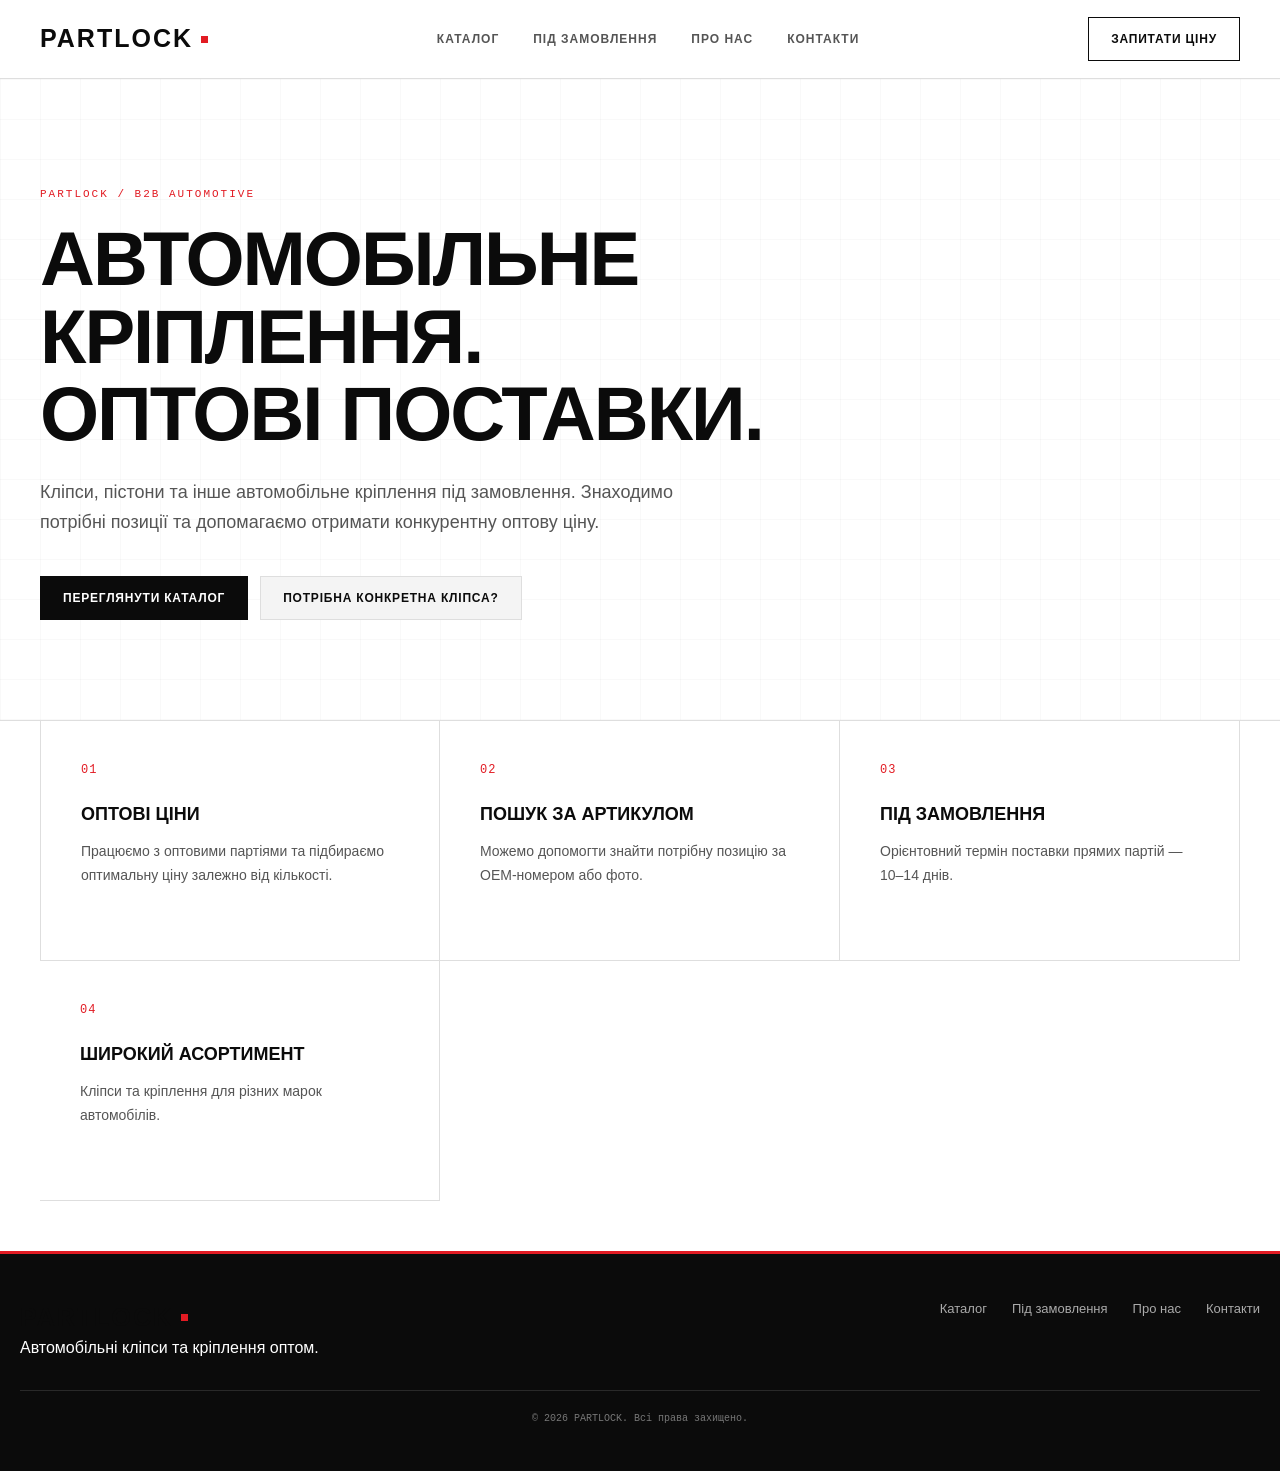
==== index.html @ e8a8cdcd "Update index.html" ====
<!DOCTYPE html>
<html lang="uk">
<head>
    <meta charset="UTF-8">
    <meta name="viewport" content="width=device-width, initial-scale=1.0">
    <title>PARTLOCK | Оптові поставки автокріплення</title>
    <link rel="icon" type="image/png" href="partlook_1_-removebg-preview.png?v=2">
    <link rel="stylesheet" href="css/style.css">
</head>
<body>
    <header class="header">
        <div class="container nav-bar">
            <a href="index.html" class="logo">PARTLOCK</a>
            <nav class="desktop-nav">
                <a href="catalog.html">Каталог</a>
                <a href="custom-order.html">Під замовлення</a>
                <a href="about.html">Про нас</a>
                <a href="contacts.html">Контакти</a>
            </nav>
            <a href="catalog.html" class="btn btn-outline nav-btn">Запитати ціну</a>
        </div>
    </header>

    <section class="hero container">
        <div class="hero-content">
            <h1>Автомобільне кріплення.<br>Оптові поставки.</h1>
            <p>Кліпси, пістони та інше автомобільне кріплення під замовлення. Знаходимо потрібні позиції та допомагаємо отримати конкурентну оптову ціну.</p>
            <div class="hero-buttons">
                <a href="catalog.html" class="btn btn-primary">Переглянути каталог</a>
                <a href="custom-order.html" class="btn btn-secondary">Потрібна конкретна кліпса?</a>
            </div>
        </div>
    </section>

    <section class="features container">
        <div class="feature-card">
            <div class="feature-number">01</div>
            <h3>Оптові ціни</h3>
            <p>Працюємо з оптовими партіями та підбираємо оптимальну ціну залежно від кількості.</p>
        </div>
        <div class="feature-card">
            <div class="feature-number">02</div>
            <h3>Пошук за артикулом</h3>
            <p>Можемо допомогти знайти потрібну позицію за OEM-номером або фото.</p>
        </div>
        <div class="feature-card">
            <div class="feature-number">03</div>
            <h3>Під замовлення</h3>
            <p>Орієнтовний термін поставки прямих партій — 10–14 днів.</p>
        </div>
        <div class="feature-card">
            <div class="feature-number">04</div>
            <h3>Широкий асортимент</h3>
            <p>Кліпси та кріплення для різних марок автомобілів.</p>
        </div>
    </section>

    <footer class="footer container">
        <div class="footer-content">
            <div>
                <p class="logo">PARTLOCK</p>
                <p>Автомобільні кліпси та кріплення оптом.</p>
            </div>
            <div class="footer-links">
                <a href="catalog.html">Каталог</a>
                <a href="custom-order.html">Під замовлення</a>
                <a href="about.html">Про нас</a>
                <a href="contacts.html">Контакти</a>
            </div>
        </div>
        <div class="footer-bottom">
            <p>© 2026 PARTLOCK. Всі права захищено.</p>
        </div>
    </footer>
    <script src="js/app.js"></script>
</body>
</html>
---- css/style.css ----
/* =========================================================
   PARTLOCK — B2B AUTOMOTIVE DESIGN SYSTEM
   Version 2.0
   HTML / JS compatible with existing project
   ========================================================= */

:root {
    --black: #0b0b0b;
    --graphite: #171717;
    --graphite-2: #242424;
    --gray-dark: #555;
    --gray: #888;
    --gray-light: #f4f4f4;
    --gray-soft: #fafafa;
    --border: #dedede;
    --border-dark: #bdbdbd;
    --white: #ffffff;

    --red: #e21b23;
    --red-dark: #c9141b;

    --viber: #7360f2;

    --font-main:
        Inter,
        -apple-system,
        BlinkMacSystemFont,
        "Segoe UI",
        Roboto,
        Arial,
        sans-serif;

    --font-tech:
        "Courier New",
        Courier,
        monospace;
}

/* =========================================================
   RESET
   ========================================================= */

* {
    margin: 0;
    padding: 0;
    box-sizing: border-box;
}

html {
    scroll-behavior: smooth;
}

body {
    min-height: 100vh;
    background: var(--white);
    color: var(--black);
    font-family: var(--font-main);
    line-height: 1.5;
    -webkit-font-smoothing: antialiased;
}

button,
input,
select {
    font: inherit;
}

button {
    cursor: pointer;
}

a {
    color: inherit;
}

img {
    max-width: 100%;
}

/* =========================================================
   GLOBAL
   ========================================================= */

main {
    flex: 1;
}

.container {
    width: 100%;
    max-width: 1440px;
    margin: 0 auto;
    padding-left: 40px;
    padding-right: 40px;
}

.w-100 {
    width: 100%;
}

.mt-20 {
    margin-top: 20px;
}

.text-center {
    text-align: center;
}

.text-muted {
    color: var(--gray-dark);
}

/* =========================================================
   HEADER
   ========================================================= */

.header {
    position: sticky;
    top: 0;
    z-index: 500;

    width: 100%;

    background: rgba(255, 255, 255, 0.96);
    border-bottom: 1px solid var(--border);

    backdrop-filter: blur(10px);
}

.nav-bar {
    height: 78px;

    display: flex;
    align-items: center;
    justify-content: space-between;
}

/* PARTLOCK LOGO */

.logo {
    position: relative;

    display: inline-flex;
    align-items: center;

    color: var(--black);
    text-decoration: none;

    font-size: 25px;
    font-weight: 800;
    letter-spacing: 2px;
}

.logo::after {
    content: "";

    width: 7px;
    height: 7px;

    margin-left: 8px;

    background: var(--red);
}

/* NAVIGATION */

.desktop-nav {
    display: flex;
    align-items: center;
    gap: 34px;
}

.desktop-nav a {
    position: relative;

    color: var(--gray-dark);
    text-decoration: none;

    font-size: 12px;
    font-weight: 700;
    letter-spacing: 1px;
    text-transform: uppercase;

    transition: color 0.2s ease;
}

.desktop-nav a::after {
    content: "";

    position: absolute;

    left: 0;
    bottom: -9px;

    width: 0;
    height: 2px;

    background: var(--red);

    transition: width 0.2s ease;
}

.desktop-nav a:hover,
.desktop-nav a.active {
    color: var(--black);
}

.desktop-nav a:hover::after,
.desktop-nav a.active::after {
    width: 100%;
}

/* =========================================================
   BUTTONS
   ========================================================= */

.btn {
    display: inline-flex;
    align-items: center;
    justify-content: center;

    min-height: 44px;

    padding: 12px 22px;

    border: 1px solid var(--black);
    border-radius: 0;

    background: var(--black);
    color: var(--white);

    font-size: 12px;
    font-weight: 700;
    letter-spacing: 0.8px;
    text-transform: uppercase;

    text-decoration: none;

    transition:
        background 0.2s ease,
        border-color 0.2s ease,
        color 0.2s ease,
        transform 0.2s ease;
}

.btn:hover {
    background: var(--red);
    border-color: var(--red);
    color: var(--white);
}

.btn:active {
    transform: translateY(1px);
}

.btn-primary {
    background: var(--black);
    border-color: var(--black);
    color: var(--white);
}

.btn-primary:hover {
    background: var(--red);
    border-color: var(--red);
}

.btn-secondary {
    background: var(--gray-light);
    border-color: var(--border);
    color: var(--black);
}

.btn-secondary:hover {
    background: var(--black);
    border-color: var(--black);
    color: var(--white);
}

.btn-outline {
    background: transparent;
    border-color: var(--black);
    color: var(--black);
}

.btn-outline:hover {
    background: var(--black);
    border-color: var(--black);
    color: var(--white);
}

.btn-viber {
    background: var(--viber);
    border-color: var(--viber);
    color: var(--white);
}

.btn-viber:hover {
    background: #5d4bd4;
    border-color: #5d4bd4;
}

.btn-ask-price {
    margin-top: 4px;
}

/* =========================================================
   HOME / HERO
   ========================================================= */

.hero {
    padding: 110px 40px 100px;

    background:
        linear-gradient(
            90deg,
            rgba(0, 0, 0, 0.025) 1px,
            transparent 1px
        ),
        linear-gradient(
            rgba(0, 0, 0, 0.025) 1px,
            transparent 1px
        ),
        var(--white);

    background-size: 40px 40px;

    border-bottom: 1px solid var(--border);
}

.hero h1 {
    max-width: 900px;

    margin-bottom: 24px;

    color: var(--black);

    font-size: clamp(40px, 6vw, 76px);
    font-weight: 800;
    line-height: 1.02;
    letter-spacing: -2px;
    text-transform: uppercase;
}

.hero h1::before {
    content: "PARTLOCK / B2B AUTOMOTIVE";

    display: block;

    margin-bottom: 20px;

    color: var(--red);

    font-family: var(--font-tech);
    font-size: 11px;
    font-weight: 400;
    letter-spacing: 2px;
}

.hero p {
    max-width: 650px;

    margin-bottom: 38px;

    color: var(--gray-dark);

    font-size: 18px;
    line-height: 1.7;
}

.hero-buttons {
    display: flex;
    gap: 12px;
    flex-wrap: wrap;
}

/* =========================================================
   FEATURES
   ========================================================= */

.features {
    display: grid;
    grid-template-columns: repeat(3, 1fr);

    max-width: 1440px;

    margin: 0 auto;

    padding: 0 40px;
}

.feature-card {
    min-height: 240px;

    padding: 40px;

    background: var(--white);

    border-right: 1px solid var(--border);
    border-bottom: 1px solid var(--border);

    border-radius: 0;

    transition: background 0.2s ease;
}

.feature-card:first-child {
    border-left: 1px solid var(--border);
}

.feature-card:hover {
    background: var(--gray-soft);
}

.feature-number {
    margin-bottom: 22px;

    color: var(--red);

    font-family: var(--font-tech);
    font-size: 12px;
    font-weight: 400;
    letter-spacing: 1px;
}

.feature-card h3 {
    margin-bottom: 12px;

    font-size: 18px;
    font-weight: 700;
    text-transform: uppercase;
}

.feature-card p {
    color: var(--gray-dark);

    font-size: 14px;
    line-height: 1.7;
}

/* =========================================================
   CATALOG PAGE
   ========================================================= */

.catalog-page {
    padding-top: 55px;
    padding-bottom: 80px;
}

.catalog-header {
    position: relative;

    margin-bottom: 45px;

    padding-bottom: 30px;

    border-bottom: 1px solid var(--border);
}

.catalog-header::before {
    content: "CATALOG / SYSTEM";

    display: block;

    margin-bottom: 12px;

    color: var(--red);

    font-family: var(--font-tech);
    font-size: 10px;
    letter-spacing: 2px;
}

.catalog-header h1 {
    margin-bottom: 8px;

    font-size: 38px;
    font-weight: 800;
    line-height: 1.1;
    letter-spacing: -0.8px;
    text-transform: uppercase;
}

.catalog-header p {
    margin-bottom: 28px;

    color: var(--gray-dark);

    font-size: 15px;
}

/* SEARCH */

.search-wrapper {
    position: relative;
}

.search-wrapper::before {
    content: "SEARCH";

    position: absolute;

    top: -7px;
    left: 14px;

    padding: 0 5px;

    background: var(--white);

    color: var(--red);

    font-family: var(--font-tech);
    font-size: 9px;
    letter-spacing: 1px;

    z-index: 1;
}

.search-wrapper input {
    width: 100%;

    height: 52px;

    padding: 0 16px;

    background: var(--gray-soft);

    border: 1px solid var(--border);
    border-radius: 0;

    color: var(--black);

    font-size: 14px;

    outline: none;

    transition: border 0.2s ease;
}

.search-wrapper input:focus {
    background: var(--white);

    border-color: var(--black);

    box-shadow: inset 3px 0 0 var(--red);
}

.search-wrapper input::placeholder {
    color: #999;
}

/* MOBILE FILTER BUTTON */

.mobile-filter-btn {
    display: none;
}

/* =========================================================
   CATALOG LAYOUT
   ========================================================= */

.catalog-layout {
    display: grid;

    grid-template-columns: 250px minmax(0, 1fr);

    gap: 45px;
}

/* =========================================================
   SIDEBAR
   ========================================================= */

.sidebar {
    width: 100%;
}

.filter-group {
    margin-bottom: 30px;
}

.filter-group h3 {
    margin-bottom: 14px;

    padding-bottom: 11px;

    border-bottom: 1px solid var(--border);

    color: var(--black);

    font-size: 11px;
    font-weight: 800;
    letter-spacing: 1px;
    text-transform: uppercase;
}

.filter-options label {
    display: flex;
    align-items: center;

    min-height: 30px;

    margin-bottom: 5px;

    color: var(--gray-dark);

    font-size: 13px;

    cursor: pointer;

    transition: color 0.15s ease;
}

.filter-options label:hover {
    color: var(--black);
}

.filter-options input {
    width: 15px;
    height: 15px;

    margin-right: 10px;

    accent-color: var(--red);

    cursor: pointer;
}

.sidebar .btn-secondary {
    margin-top: 5px;
}

/* =========================================================
   CATALOG CONTROLS
   ========================================================= */

.catalog-controls {
    display: flex;
    align-items: center;
    justify-content: space-between;

    min-height: 45px;

    margin-bottom: 22px;

    padding-bottom: 15px;

    border-bottom: 1px solid var(--border);
}

#resultCount {
    color: var(--gray-dark);

    font-family: var(--font-tech);
    font-size: 11px;
    text-transform: uppercase;
    letter-spacing: 0.5px;
}

.sort-wrapper {
    display: flex;
    align-items: center;
    gap: 10px;
}

.sort-wrapper label {
    color: var(--gray-dark);

    font-family: var(--font-tech);
    font-size: 10px;
    text-transform: uppercase;
}

.sort-wrapper select {
    min-width: 190px;
    height: 38px;

    padding: 0 12px;

    background: var(--white);

    border: 1px solid var(--border);
    border-radius: 0;

    color: var(--black);

    font-size: 12px;

    outline: none;

    cursor: pointer;
}

.sort-wrapper select:focus {
    border-color: var(--black);
}

/* =========================================================
   PRODUCT GRID
   ========================================================= */

.product-grid {
    display: grid;

    grid-template-columns:
        repeat(auto-fill, minmax(245px, 1fr));

    gap: 20px;

    align-items: stretch;
}

/* =========================================================
   PRODUCT CARD
   ========================================================= */

.product-card {
    position: relative;

    display: flex;
    flex-direction: column;

    min-width: 0;

    padding: 18px;

    background: var(--white);

    border: 1px solid var(--border);
    border-radius: 0;

    color: inherit;

    transition:
        border-color 0.2s ease,
        box-shadow 0.2s ease,
        transform 0.2s ease;

    overflow: hidden;
}

.product-card::before {
    content: "";

    position: absolute;

    top: 0;
    left: 0;

    width: 3px;
    height: 0;

    background: var(--red);

    transition: height 0.25s ease;
}

.product-card:hover {
    border-color: var(--graphite);

    box-shadow: 7px 7px 0 rgba(0, 0, 0, 0.035);

    transform: translateY(-2px);
}

.product-card:hover::before {
    height: 100%;
}

/* PRODUCT IMAGE */

.product-img {
    width: 100%;
    height: 190px;

    margin-bottom: 18px;

    object-fit: contain;

    background: var(--gray-soft);

    border-radius: 0;

    mix-blend-mode: multiply;
}

/* PRODUCT NAME */

.product-name {
    margin-bottom: 8px;

    color: var(--black);

    font-size: 15px;
    font-weight: 700;
    line-height: 1.35;
}

/* OEM */

.product-oem {
    display: inline-flex;
    align-self: flex-start;

    margin-bottom: 15px;
    padding: 4px 7px;

    background: var(--gray-light);

    border: 1px solid var(--border);

    color: var(--gray-dark);

    font-family: var(--font-tech);
    font-size: 10px;
    letter-spacing: 0.5px;

    text-transform: uppercase;
}

/* DETAILS */

.product-details {
    flex-grow: 1;

    margin-bottom: 18px;
    padding-top: 13px;

    border-top: 1px dashed var(--border);

    color: var(--gray-dark);

    font-size: 12px;
    line-height: 1.7;
}

.product-details p {
    display: flex;
    justify-content: space-between;
}

.product-details p::first-line {
    color: var(--black);
}

/* PRICE */

.product-price {
    margin-bottom: 15px;

    color: var(--black);

    font-size: 18px;
    font-weight: 800;
}

.product-card .btn {
    width: 100%;
}

/* =========================================================
   PRODUCT DETAILS PAGE
   ========================================================= */

.product-page {
    padding-top: 45px;
    padding-bottom: 70px;
}

.breadcrumbs {
    margin-bottom: 30px;

    color: var(--gray);

    font-family: var(--font-tech);
    font-size: 10px;
    text-transform: uppercase;
}

.breadcrumbs a {
    color: var(--black);
    text-decoration: none;
}

.breadcrumbs a:hover {
    color: var(--red);
}

.product-details-layout {
    display: grid;

    grid-template-columns: 1fr 1fr;

    gap: 60px;
}

.product-image-box img {
    width: 100%;
    height: 500px;

    object-fit: contain;

    background: var(--gray-soft);

    border: 1px solid var(--border);
    border-radius: 0;
}

.pd-oem {
    margin-top: 8px;

    color: var(--gray-dark);

    font-family: var(--font-tech);
    font-size: 12px;
}

.pd-specs {
    margin-top: 25px;
}

.pd-specs p {
    display: flex;
    justify-content: space-between;

    padding: 11px 0;

    border-bottom: 1px solid var(--border);

    font-size: 13px;
}

.pd-prices {
    margin-top: 30px;
}

.pd-prices ul {
    list-style: none;
    margin-top: 12px;
}

.pd-prices li {
    display: flex;
    justify-content: space-between;

    padding: 13px 15px;

    margin-bottom: 4px;

    background: var(--gray-light);

    border-left: 2px solid transparent;

    font-size: 13px;
}

.pd-prices li:hover {
    border-left-color: var(--red);
}

.pd-prices li strong {
    font-weight: 800;
}

/* =========================================================
   EMPTY STATE
   ========================================================= */

.empty-state {
    grid-column: 1 / -1;

    padding: 70px 30px;

    background:
        linear-gradient(
            135deg,
            var(--gray-soft) 25%,
            transparent 25%
        );

    background-size: 5px 5px;

    border: 1px solid var(--border);

    text-align: center;
}

.empty-state h3 {
    margin-bottom: 10px;

    font-size: 20px;
    text-transform: uppercase;
}

.empty-state p {
    margin-bottom: 20px;

    color: var(--gray-dark);

    font-size: 14px;
}

/* =========================================================
   MODAL
   ========================================================= */

.modal-overlay {
    position: fixed;

    inset: 0;

    display: none;

    align-items: center;
    justify-content: center;

    padding: 20px;

    background: rgba(0, 0, 0, 0.82);

    z-index: 2000;

    backdrop-filter: blur(5px);
}

.modal-overlay.active {
    display: flex;
}

.modal-content {
    position: relative;

    width: 100%;
    max-width: 480px;

    padding: 32px;

    background: var(--white);

    border: 1px solid var(--graphite);

    border-top: 3px solid var(--red);

    border-radius: 0;

    box-shadow: 15px 15px 0 rgba(255, 255, 255, 0.05);
}

.modal-header {
    display: flex;
    align-items: flex-start;
    justify-content: space-between;

    margin-bottom: 25px;

    padding-bottom: 17px;

    border-bottom: 1px solid var(--border);
}

.modal-header h2 {
    padding-right: 30px;

    font-size: 20px;
    line-height: 1.25;
    text-transform: uppercase;
}

.modal-header::before {
    content: "ORDER REQUEST";

    position: absolute;

    top: 13px;
    left: 32px;

    color: var(--red);

    font-family: var(--font-tech);
    font-size: 9px;
    letter-spacing: 1px;
}

.modal-header h2 {
    margin-top: 15px;
}

.close-modal {
    display: flex;
    align-items: center;
    justify-content: center;

    width: 30px;
    height: 30px;

    padding: 0;

    background: transparent;

    border: none;

    color: var(--gray-dark);

    font-size: 27px;
    line-height: 1;

    cursor: pointer;

    transition: color 0.2s ease;
}

.close-modal:hover {
    color: var(--red);
    background: transparent;
}

.modal-body p {
    margin-bottom: 10px;

    color: var(--gray-dark);

    font-size: 13px;
}

.modal-body p strong {
    color: var(--black);
}

.form-group {
    margin-top: 22px;
}

.form-group label {
    display: block;

    margin-bottom: 7px;

    color: var(--gray-dark);

    font-family: var(--font-tech);
    font-size: 10px;
    text-transform: uppercase;
}

.form-group input {
    width: 100%;
    height: 46px;

    padding: 0 13px;

    background: var(--gray-soft);

    border: 1px solid var(--border);
    border-radius: 0;

    font-size: 14px;

    outline: none;
}

.form-group input:focus {
    background: var(--white);

    border-color: var(--black);

    box-shadow: inset 3px 0 0 var(--red);
}

.modal-buttons {
    display: flex;
    flex-direction: column;

    gap: 8px;

    margin-top: 22px;
}

.modal-buttons .btn {
    min-height: 48px;
}

/* =========================================================
   SIDEBAR MOBILE
   ========================================================= */

.sidebar-overlay {
    display: none;

    position: fixed;

    inset: 0;

    background: rgba(0, 0, 0, 0.55);

    z-index: 1000;
}

.mobile-only {
    display: none;
}

/* =========================================================
   FOOTER
   ========================================================= */

.footer {
    margin-top: 50px;

    padding: 45px 20px;

    background: var(--black);

    color: var(--white);

    border-top: 3px solid var(--red);
}

.footer-content {
    display: flex;
    justify-content: space-between;

    gap: 30px;

    margin-bottom: 30px;
}

.footer-links {
    display: flex;
    gap: 25px;
    flex-wrap: wrap;
}

.footer-links a {
    color: #aaa;

    text-decoration: none;

    font-size: 13px;
}

.footer-links a:hover {
    color: var(--white);
}

.footer-bottom {
    padding-top: 20px;

    border-top: 1px solid #292929;

    color: #777;

    font-family: var(--font-tech);
    font-size: 10px;

    text-align: center;
}

/* =========================================================
   MOBILE
   ========================================================= */

@media (max-width: 992px) {

    .container {
        padding-left: 25px;
        padding-right: 25px;
    }

    .catalog-layout {
        grid-template-columns: 1fr;
    }

    .product-details-layout {
        grid-template-columns: 1fr;
        gap: 35px;
    }

    .product-image-box img {
        height: 400px;
    }

    .features {
        grid-template-columns: 1fr;
    }

    .feature-card {
        border-left: 1px solid var(--border);
        border-right: 1px solid var(--border);
    }
}

/* =========================================================
   MOBILE 768
   ========================================================= */

@media (max-width: 768px) {

    .container {
        padding-left: 18px;
        padding-right: 18px;
    }

    /* HEADER */

    .nav-bar {
        height: 68px;
    }

    .logo {
        font-size: 21px;
    }

    .desktop-nav {
        display: none;
    }

    /* HERO */

    .hero {
        padding: 70px 20px;
    }

    .hero h1 {
        font-size: 38px;
        letter-spacing: -1px;
    }

    .hero p {
        font-size: 15px;
    }

    .hero-buttons {
        flex-direction: column;
    }

    .hero-buttons .btn {
        width: 100%;
    }

    /* CATALOG */

    .catalog-page {
        padding-top: 35px;
    }

    .catalog-header h1 {
        font-size: 29px;
    }

    .mobile-filter-btn {
        display: flex;
    }

    .catalog-layout {
        display: block;
    }

    /* SIDEBAR */

    .sidebar {
        position: fixed;

        top: 0;
        left: -320px;

        width: 300px;
        height: 100vh;

        padding: 22px;

        background: var(--white);

        z-index: 1001;

        overflow-y: auto;

        border-right: 1px solid var(--border);

        transition: transform 0.25s ease;
    }

    .sidebar.open {
        transform: translateX(320px);
    }

    .sidebar-overlay.active {
        display: block;
    }

    .mobile-only {
        display: flex;

        align-items: center;
        justify-content: space-between;

        margin-bottom: 25px;
        padding-bottom: 15px;

        border-bottom: 1px solid var(--border);
    }

    .mobile-only h3 {
        font-size: 14px;
        text-transform: uppercase;
    }

    .close-sidebar {
        background: transparent;
        border: none;

        color: var(--black);

        font-size: 28px;
        line-height: 1;
    }

    /* CONTROLS */

    .catalog-controls {
        align-items: flex-start;
        flex-direction: column;

        gap: 12px;
    }

    .sort-wrapper {
        width: 100%;
    }

    .sort-wrapper select {
        flex: 1;
        width: 100%;
    }

    /* PRODUCTS */

    .product-grid {
        grid-template-columns: repeat(2, minmax(0, 1fr));
        gap: 12px;
    }

    .product-card {
        padding: 13px;
    }

    .product-img {
        height: 140px;
    }

    .product-name {
        font-size: 13px;
    }

    .product-details {
        font-size: 11px;
    }

    .product-details p {
        display: block;
        margin-bottom: 3px;
    }

    .product-price {
        font-size: 15px;
    }

    .product-card .btn {
        min-height: 42px;

        padding: 9px;

        font-size: 10px;
    }

    /* MODAL */

    .modal-content {
        padding: 25px 20px;
    }

    /* FOOTER */

    .footer-content {
        flex-direction: column;
        text-align: center;
        align-items: center;
    }

    .footer-links {
        justify-content: center;
    }
}

/* =========================================================
   VERY SMALL PHONES
   ========================================================= */

@media (max-width: 420px) {

    .product-grid {
        grid-template-columns: 1fr;
    }

    .product-img {
        height: 190px;
    }

    .hero h1 {
        font-size: 32px;
    }
}
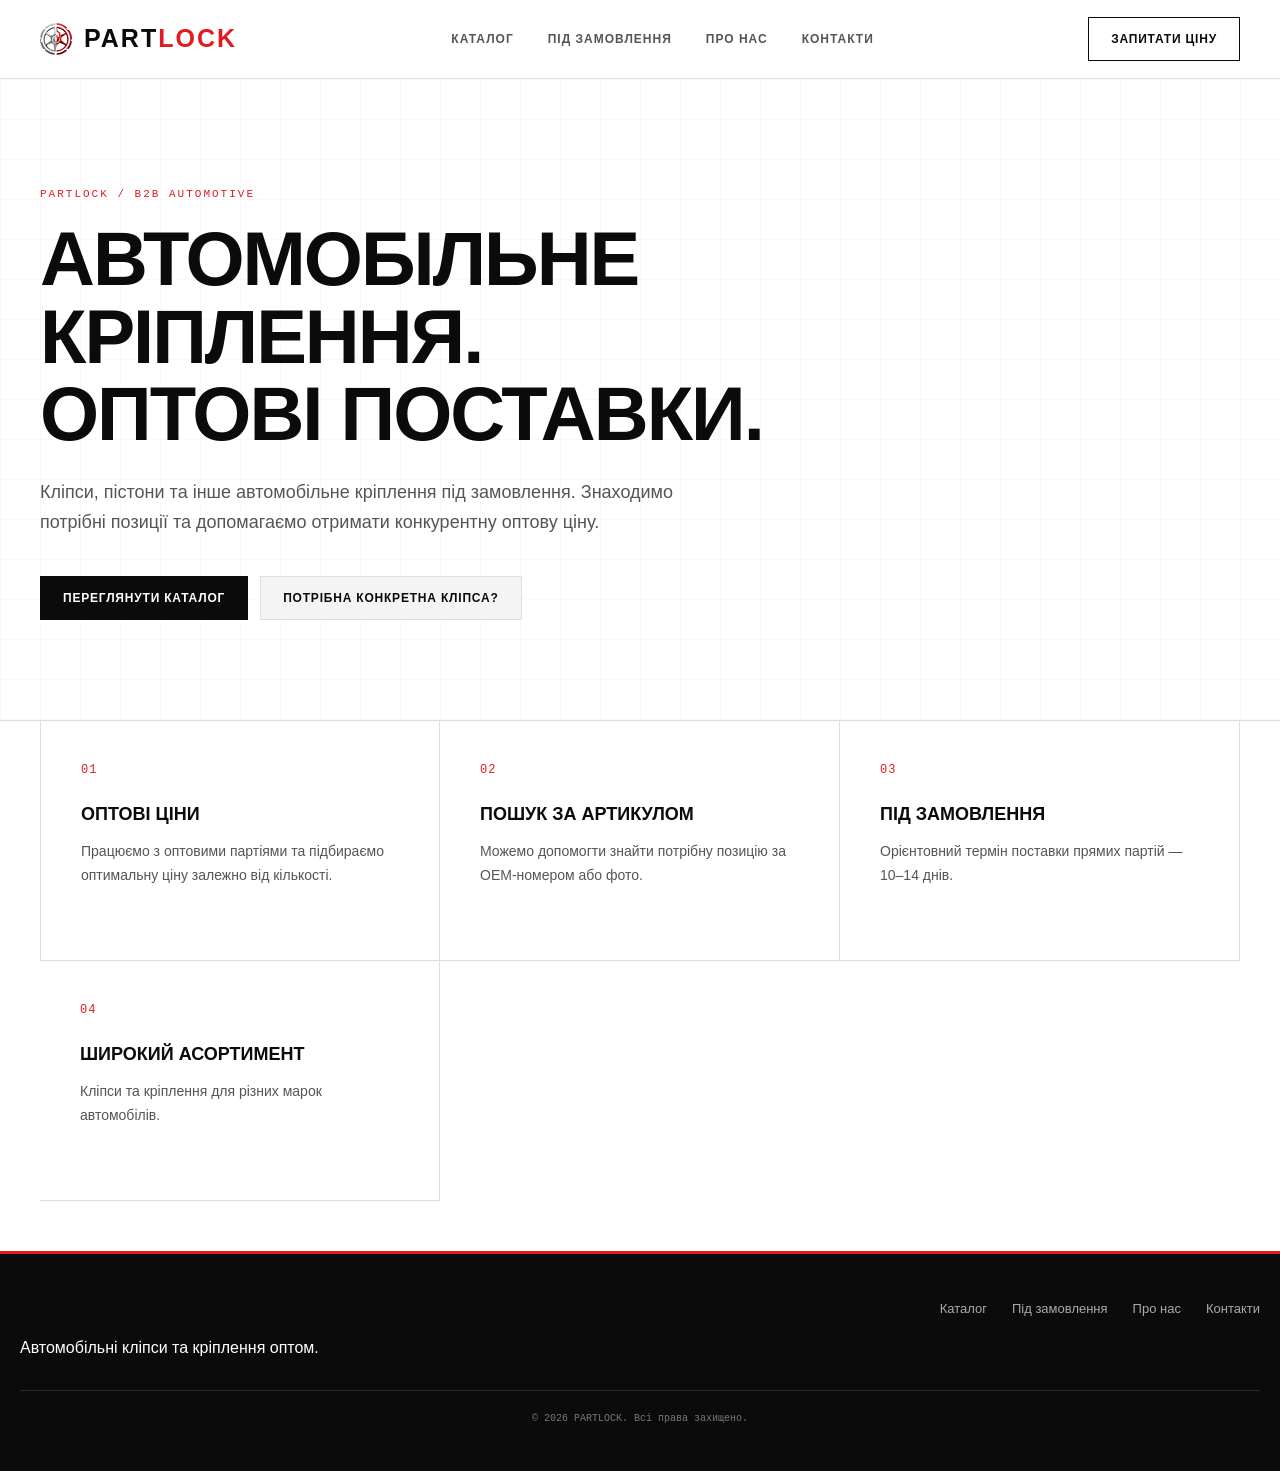
==== commit 534bda92: "Update index.html" ====
--- a/index.html
+++ b/index.html
@@ -4,13 +4,15 @@
     <meta charset="UTF-8">
     <meta name="viewport" content="width=device-width, initial-scale=1.0">
     <title>PARTLOCK | Оптові поставки автокріплення</title>
-    <link rel="icon" type="image/png" href="partlook_1_-removebg-preview.png?v=2">
+    <link rel="icon" type="image/png" href="favicon.png">
     <link rel="stylesheet" href="css/style.css">
 </head>
 <body>
     <header class="header">
         <div class="container nav-bar">
-            <a href="index.html" class="logo">PARTLOCK</a>
+            <a href="index.html" class="logo">
+    <img src="favicon.png" alt="Partlock Logo">PART<span>LOCK</span>
+</a>
             <nav class="desktop-nav">
                 <a href="catalog.html">Каталог</a>
                 <a href="custom-order.html">Під замовлення</a>
--- a/css/style.css
+++ b/css/style.css
@@ -138,27 +138,24 @@
 
 .logo {
     position: relative;
-
     display: inline-flex;
     align-items: center;
-
     color: var(--black);
     text-decoration: none;
-
     font-size: 25px;
     font-weight: 800;
     letter-spacing: 2px;
 }
 
-.logo::after {
-    content: "";
-
-    width: 7px;
-    height: 7px;
-
-    margin-left: 8px;
-
-    background: var(--red);
+.logo img {
+    width: 32px;
+    height: 32px;
+    margin-right: 12px;
+    object-fit: contain;
+}
+
+.logo span {
+    color: var(--red);
 }
 
 /* NAVIGATION */
@@ -915,6 +912,8 @@
 
 .pd-specs {
     margin-top: 25px;
+
+    border-top: 1px solid var(--border);
 }
 
 .pd-specs p {
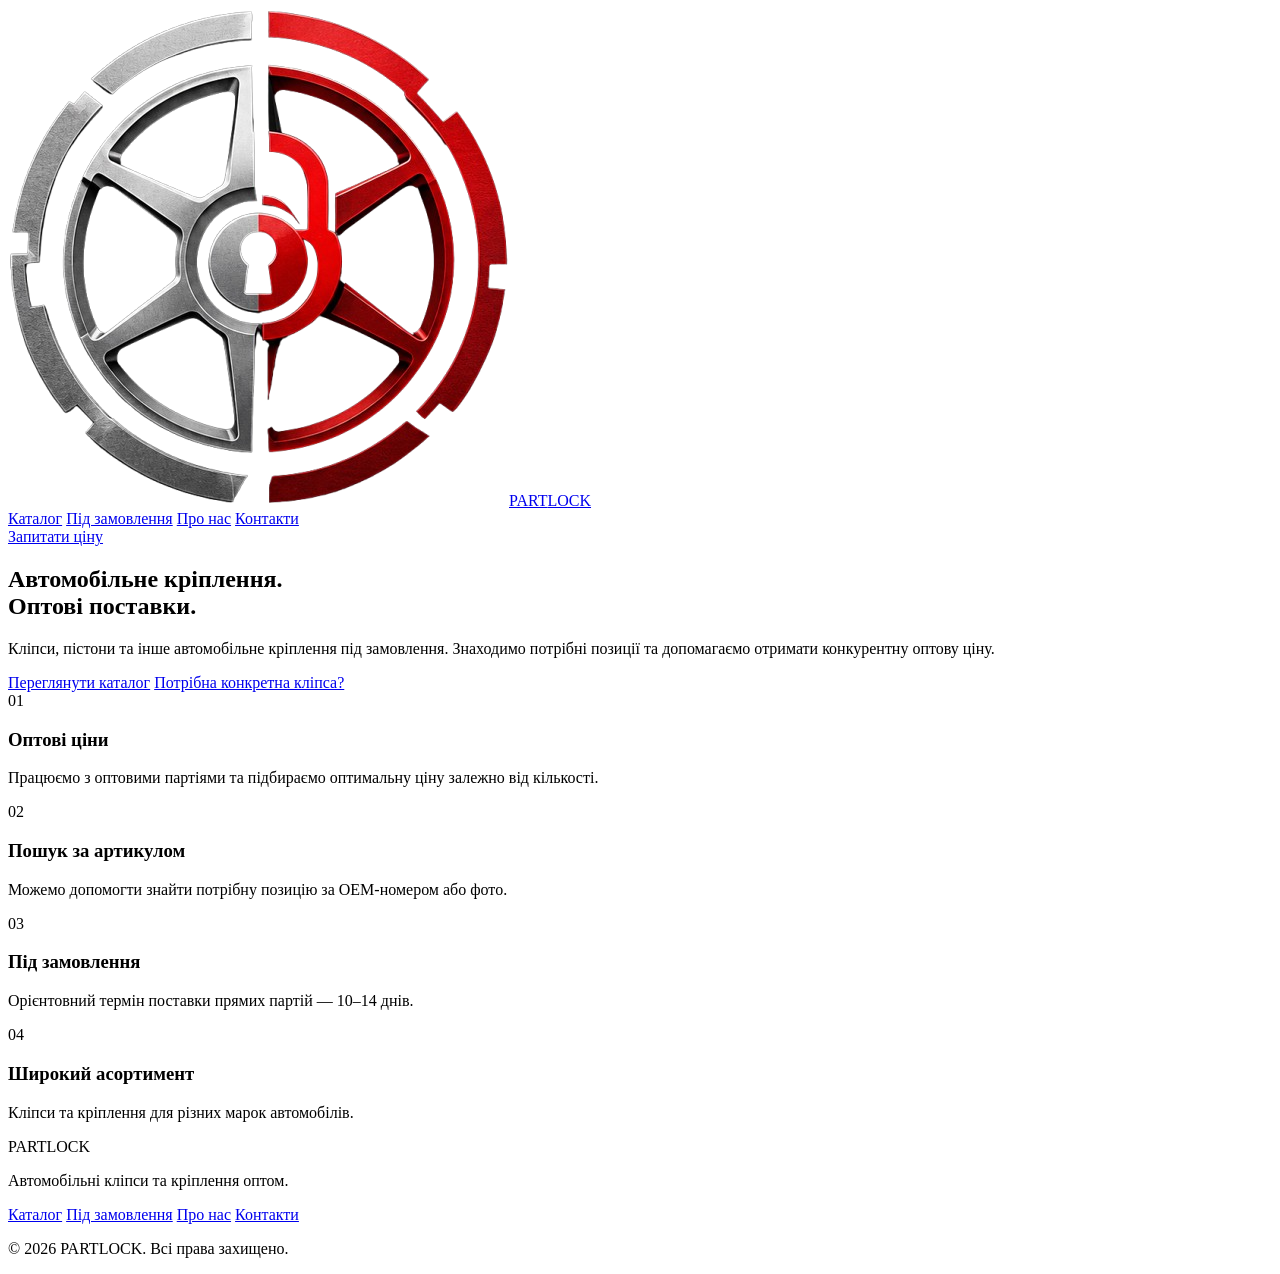
==== commit 89237671: "Update index.html" ====
--- a/index.html
+++ b/index.html
@@ -3,10 +3,24 @@
 <head>
     <meta charset="UTF-8">
     <meta name="viewport" content="width=device-width, initial-scale=1.0">
+
     <title>PARTLOCK | Оптові поставки автокріплення</title>
-    <link rel="icon" type="image/png" href="favicon.png">
-    <link rel="stylesheet" href="css/style.css">
-</head>
+
+    <meta name="description" content="Оптові поставки автомобільного кріплення. Кліпси, пістони та автокріплення під замовлення за найкращими оптовими цінами.">
+
+    <meta property="og:site_name" content="PARTLOCK">
+
+    <link rel="icon" type="image/png" sizes="512x512" href="/partlock/favicon.png">
+    <link rel="apple-touch-icon" href="/partlock/favicon.png">
+
+    <script type="application/ld+json">
+    {
+      "@context": "https://schema.org",
+      "@type": "WebSite",
+      "name": "PARTLOCK",
+      "url": "https://partlock.github.io/partlock/"
+    }
+    </script>
 <body>
     <header class="header">
         <div class="container nav-bar">
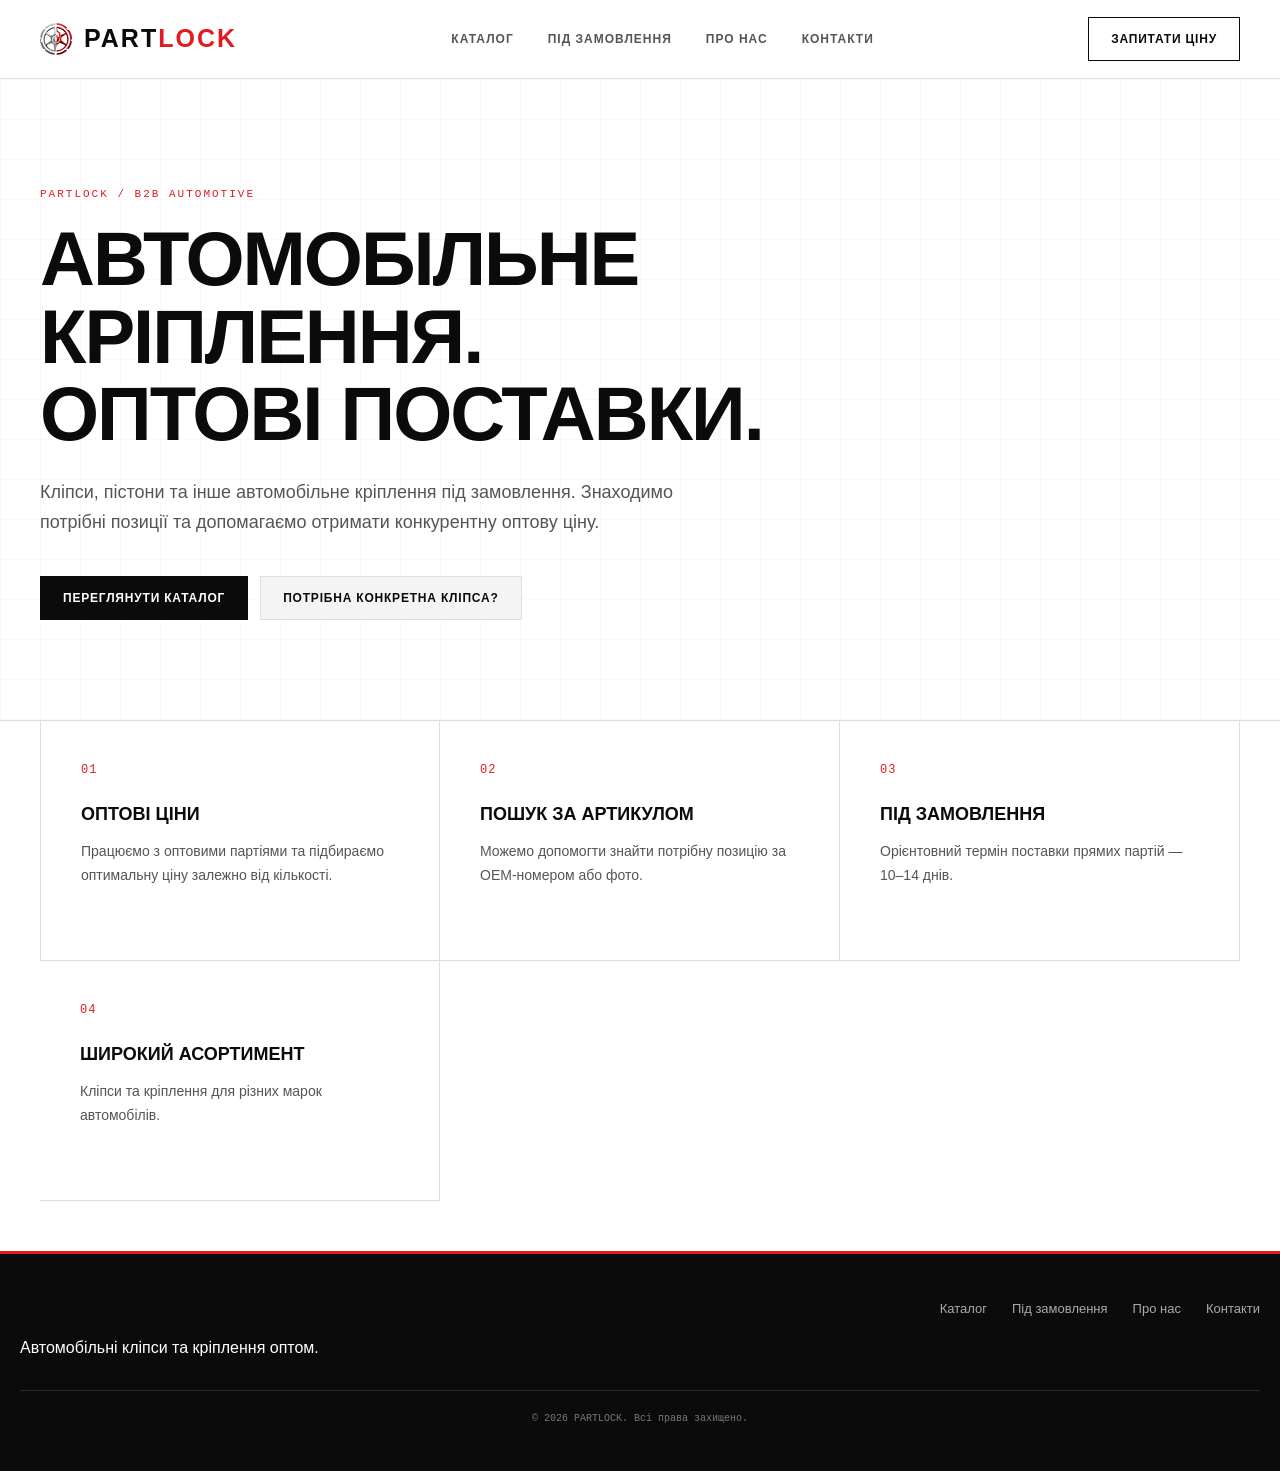
==== commit 3ce42875: "Update index.html" ====
--- a/index.html
+++ b/index.html
@@ -1,26 +1,27 @@
 <!DOCTYPE html>
 <html lang="uk">
 <head>
+    <!-- Опис сайту для Гугла (замість випадкових слів) -->
+<meta name="description" content="Оптові поставки автомобільного кріплення. Кліпси, пістони та автокріплення під замовлення за найкращими оптовими цінами.">
+
+<!-- Назва бренду, щоб прибрати "GitHub Pages documentation" -->
+<meta property="og:site_name" content="PARTLOCK">
+
+<!-- Мікророзмітка назви сайту для Google -->
+<script type="application/ld+json">
+{
+  "@context": "https://schema.org",
+  "@type": "WebSite",
+  "name": "PARTLOCK",
+  "url": "https://partlock.github.io/partlock/"
+}
+</script>
     <meta charset="UTF-8">
     <meta name="viewport" content="width=device-width, initial-scale=1.0">
-
     <title>PARTLOCK | Оптові поставки автокріплення</title>
-
-    <meta name="description" content="Оптові поставки автомобільного кріплення. Кліпси, пістони та автокріплення під замовлення за найкращими оптовими цінами.">
-
-    <meta property="og:site_name" content="PARTLOCK">
-
-    <link rel="icon" type="image/png" sizes="512x512" href="/partlock/favicon.png">
-    <link rel="apple-touch-icon" href="/partlock/favicon.png">
-
-    <script type="application/ld+json">
-    {
-      "@context": "https://schema.org",
-      "@type": "WebSite",
-      "name": "PARTLOCK",
-      "url": "https://partlock.github.io/partlock/"
-    }
-    </script>
+    <link rel="icon" type="image/png" href="favicon.png">
+    <link rel="stylesheet" href="css/style.css">
+</head>
 <body>
     <header class="header">
         <div class="container nav-bar">
--- a/css/style.css
+++ b/css/style.css
@@ -0,0 +1,1508 @@
+/* =========================================================
+   PARTLOCK — B2B AUTOMOTIVE DESIGN SYSTEM
+   Version 2.0
+   HTML / JS compatible with existing project
+   ========================================================= */
+
+:root {
+    --black: #0b0b0b;
+    --graphite: #171717;
+    --graphite-2: #242424;
+    --gray-dark: #555;
+    --gray: #888;
+    --gray-light: #f4f4f4;
+    --gray-soft: #fafafa;
+    --border: #dedede;
+    --border-dark: #bdbdbd;
+    --white: #ffffff;
+
+    --red: #e21b23;
+    --red-dark: #c9141b;
+
+    --viber: #7360f2;
+
+    --font-main:
+        Inter,
+        -apple-system,
+        BlinkMacSystemFont,
+        "Segoe UI",
+        Roboto,
+        Arial,
+        sans-serif;
+
+    --font-tech:
+        "Courier New",
+        Courier,
+        monospace;
+}
+
+/* =========================================================
+   RESET
+   ========================================================= */
+
+* {
+    margin: 0;
+    padding: 0;
+    box-sizing: border-box;
+}
+
+html {
+    scroll-behavior: smooth;
+}
+
+body {
+    min-height: 100vh;
+    background: var(--white);
+    color: var(--black);
+    font-family: var(--font-main);
+    line-height: 1.5;
+    -webkit-font-smoothing: antialiased;
+}
+
+button,
+input,
+select {
+    font: inherit;
+}
+
+button {
+    cursor: pointer;
+}
+
+a {
+    color: inherit;
+}
+
+img {
+    max-width: 100%;
+}
+
+/* =========================================================
+   GLOBAL
+   ========================================================= */
+
+main {
+    flex: 1;
+}
+
+.container {
+    width: 100%;
+    max-width: 1440px;
+    margin: 0 auto;
+    padding-left: 40px;
+    padding-right: 40px;
+}
+
+.w-100 {
+    width: 100%;
+}
+
+.mt-20 {
+    margin-top: 20px;
+}
+
+.text-center {
+    text-align: center;
+}
+
+.text-muted {
+    color: var(--gray-dark);
+}
+
+/* =========================================================
+   HEADER
+   ========================================================= */
+
+.header {
+    position: sticky;
+    top: 0;
+    z-index: 500;
+
+    width: 100%;
+
+    background: rgba(255, 255, 255, 0.96);
+    border-bottom: 1px solid var(--border);
+
+    backdrop-filter: blur(10px);
+}
+
+.nav-bar {
+    height: 78px;
+
+    display: flex;
+    align-items: center;
+    justify-content: space-between;
+}
+
+/* PARTLOCK LOGO */
+
+.logo {
+    position: relative;
+    display: inline-flex;
+    align-items: center;
+    color: var(--black);
+    text-decoration: none;
+    font-size: 25px;
+    font-weight: 800;
+    letter-spacing: 2px;
+}
+
+.logo img {
+    width: 32px;
+    height: 32px;
+    margin-right: 12px;
+    object-fit: contain;
+}
+
+.logo span {
+    color: var(--red);
+}
+
+/* NAVIGATION */
+
+.desktop-nav {
+    display: flex;
+    align-items: center;
+    gap: 34px;
+}
+
+.desktop-nav a {
+    position: relative;
+
+    color: var(--gray-dark);
+    text-decoration: none;
+
+    font-size: 12px;
+    font-weight: 700;
+    letter-spacing: 1px;
+    text-transform: uppercase;
+
+    transition: color 0.2s ease;
+}
+
+.desktop-nav a::after {
+    content: "";
+
+    position: absolute;
+
+    left: 0;
+    bottom: -9px;
+
+    width: 0;
+    height: 2px;
+
+    background: var(--red);
+
+    transition: width 0.2s ease;
+}
+
+.desktop-nav a:hover,
+.desktop-nav a.active {
+    color: var(--black);
+}
+
+.desktop-nav a:hover::after,
+.desktop-nav a.active::after {
+    width: 100%;
+}
+
+/* =========================================================
+   BUTTONS
+   ========================================================= */
+
+.btn {
+    display: inline-flex;
+    align-items: center;
+    justify-content: center;
+
+    min-height: 44px;
+
+    padding: 12px 22px;
+
+    border: 1px solid var(--black);
+    border-radius: 0;
+
+    background: var(--black);
+    color: var(--white);
+
+    font-size: 12px;
+    font-weight: 700;
+    letter-spacing: 0.8px;
+    text-transform: uppercase;
+
+    text-decoration: none;
+
+    transition:
+        background 0.2s ease,
+        border-color 0.2s ease,
+        color 0.2s ease,
+        transform 0.2s ease;
+}
+
+.btn:hover {
+    background: var(--red);
+    border-color: var(--red);
+    color: var(--white);
+}
+
+.btn:active {
+    transform: translateY(1px);
+}
+
+.btn-primary {
+    background: var(--black);
+    border-color: var(--black);
+    color: var(--white);
+}
+
+.btn-primary:hover {
+    background: var(--red);
+    border-color: var(--red);
+}
+
+.btn-secondary {
+    background: var(--gray-light);
+    border-color: var(--border);
+    color: var(--black);
+}
+
+.btn-secondary:hover {
+    background: var(--black);
+    border-color: var(--black);
+    color: var(--white);
+}
+
+.btn-outline {
+    background: transparent;
+    border-color: var(--black);
+    color: var(--black);
+}
+
+.btn-outline:hover {
+    background: var(--black);
+    border-color: var(--black);
+    color: var(--white);
+}
+
+.btn-viber {
+    background: var(--viber);
+    border-color: var(--viber);
+    color: var(--white);
+}
+
+.btn-viber:hover {
+    background: #5d4bd4;
+    border-color: #5d4bd4;
+}
+
+.btn-ask-price {
+    margin-top: 4px;
+}
+
+/* =========================================================
+   HOME / HERO
+   ========================================================= */
+
+.hero {
+    padding: 110px 40px 100px;
+
+    background:
+        linear-gradient(
+            90deg,
+            rgba(0, 0, 0, 0.025) 1px,
+            transparent 1px
+        ),
+        linear-gradient(
+            rgba(0, 0, 0, 0.025) 1px,
+            transparent 1px
+        ),
+        var(--white);
+
+    background-size: 40px 40px;
+
+    border-bottom: 1px solid var(--border);
+}
+
+.hero h1 {
+    max-width: 900px;
+
+    margin-bottom: 24px;
+
+    color: var(--black);
+
+    font-size: clamp(40px, 6vw, 76px);
+    font-weight: 800;
+    line-height: 1.02;
+    letter-spacing: -2px;
+    text-transform: uppercase;
+}
+
+.hero h1::before {
+    content: "PARTLOCK / B2B AUTOMOTIVE";
+
+    display: block;
+
+    margin-bottom: 20px;
+
+    color: var(--red);
+
+    font-family: var(--font-tech);
+    font-size: 11px;
+    font-weight: 400;
+    letter-spacing: 2px;
+}
+
+.hero p {
+    max-width: 650px;
+
+    margin-bottom: 38px;
+
+    color: var(--gray-dark);
+
+    font-size: 18px;
+    line-height: 1.7;
+}
+
+.hero-buttons {
+    display: flex;
+    gap: 12px;
+    flex-wrap: wrap;
+}
+
+/* =========================================================
+   FEATURES
+   ========================================================= */
+
+.features {
+    display: grid;
+    grid-template-columns: repeat(3, 1fr);
+
+    max-width: 1440px;
+
+    margin: 0 auto;
+
+    padding: 0 40px;
+}
+
+.feature-card {
+    min-height: 240px;
+
+    padding: 40px;
+
+    background: var(--white);
+
+    border-right: 1px solid var(--border);
+    border-bottom: 1px solid var(--border);
+
+    border-radius: 0;
+
+    transition: background 0.2s ease;
+}
+
+.feature-card:first-child {
+    border-left: 1px solid var(--border);
+}
+
+.feature-card:hover {
+    background: var(--gray-soft);
+}
+
+.feature-number {
+    margin-bottom: 22px;
+
+    color: var(--red);
+
+    font-family: var(--font-tech);
+    font-size: 12px;
+    font-weight: 400;
+    letter-spacing: 1px;
+}
+
+.feature-card h3 {
+    margin-bottom: 12px;
+
+    font-size: 18px;
+    font-weight: 700;
+    text-transform: uppercase;
+}
+
+.feature-card p {
+    color: var(--gray-dark);
+
+    font-size: 14px;
+    line-height: 1.7;
+}
+
+/* =========================================================
+   CATALOG PAGE
+   ========================================================= */
+
+.catalog-page {
+    padding-top: 55px;
+    padding-bottom: 80px;
+}
+
+.catalog-header {
+    position: relative;
+
+    margin-bottom: 45px;
+
+    padding-bottom: 30px;
+
+    border-bottom: 1px solid var(--border);
+}
+
+.catalog-header::before {
+    content: "CATALOG / SYSTEM";
+
+    display: block;
+
+    margin-bottom: 12px;
+
+    color: var(--red);
+
+    font-family: var(--font-tech);
+    font-size: 10px;
+    letter-spacing: 2px;
+}
+
+.catalog-header h1 {
+    margin-bottom: 8px;
+
+    font-size: 38px;
+    font-weight: 800;
+    line-height: 1.1;
+    letter-spacing: -0.8px;
+    text-transform: uppercase;
+}
+
+.catalog-header p {
+    margin-bottom: 28px;
+
+    color: var(--gray-dark);
+
+    font-size: 15px;
+}
+
+/* SEARCH */
+
+.search-wrapper {
+    position: relative;
+}
+
+.search-wrapper::before {
+    content: "SEARCH";
+
+    position: absolute;
+
+    top: -7px;
+    left: 14px;
+
+    padding: 0 5px;
+
+    background: var(--white);
+
+    color: var(--red);
+
+    font-family: var(--font-tech);
+    font-size: 9px;
+    letter-spacing: 1px;
+
+    z-index: 1;
+}
+
+.search-wrapper input {
+    width: 100%;
+
+    height: 52px;
+
+    padding: 0 16px;
+
+    background: var(--gray-soft);
+
+    border: 1px solid var(--border);
+    border-radius: 0;
+
+    color: var(--black);
+
+    font-size: 14px;
+
+    outline: none;
+
+    transition: border 0.2s ease;
+}
+
+.search-wrapper input:focus {
+    background: var(--white);
+
+    border-color: var(--black);
+
+    box-shadow: inset 3px 0 0 var(--red);
+}
+
+.search-wrapper input::placeholder {
+    color: #999;
+}
+
+/* MOBILE FILTER BUTTON */
+
+.mobile-filter-btn {
+    display: none;
+}
+
+/* =========================================================
+   CATALOG LAYOUT
+   ========================================================= */
+
+.catalog-layout {
+    display: grid;
+
+    grid-template-columns: 250px minmax(0, 1fr);
+
+    gap: 45px;
+}
+
+/* =========================================================
+   SIDEBAR
+   ========================================================= */
+
+.sidebar {
+    width: 100%;
+}
+
+.filter-group {
+    margin-bottom: 30px;
+}
+
+.filter-group h3 {
+    margin-bottom: 14px;
+
+    padding-bottom: 11px;
+
+    border-bottom: 1px solid var(--border);
+
+    color: var(--black);
+
+    font-size: 11px;
+    font-weight: 800;
+    letter-spacing: 1px;
+    text-transform: uppercase;
+}
+
+.filter-options label {
+    display: flex;
+    align-items: center;
+
+    min-height: 30px;
+
+    margin-bottom: 5px;
+
+    color: var(--gray-dark);
+
+    font-size: 13px;
+
+    cursor: pointer;
+
+    transition: color 0.15s ease;
+}
+
+.filter-options label:hover {
+    color: var(--black);
+}
+
+.filter-options input {
+    width: 15px;
+    height: 15px;
+
+    margin-right: 10px;
+
+    accent-color: var(--red);
+
+    cursor: pointer;
+}
+
+.sidebar .btn-secondary {
+    margin-top: 5px;
+}
+
+/* =========================================================
+   CATALOG CONTROLS
+   ========================================================= */
+
+.catalog-controls {
+    display: flex;
+    align-items: center;
+    justify-content: space-between;
+
+    min-height: 45px;
+
+    margin-bottom: 22px;
+
+    padding-bottom: 15px;
+
+    border-bottom: 1px solid var(--border);
+}
+
+#resultCount {
+    color: var(--gray-dark);
+
+    font-family: var(--font-tech);
+    font-size: 11px;
+    text-transform: uppercase;
+    letter-spacing: 0.5px;
+}
+
+.sort-wrapper {
+    display: flex;
+    align-items: center;
+    gap: 10px;
+}
+
+.sort-wrapper label {
+    color: var(--gray-dark);
+
+    font-family: var(--font-tech);
+    font-size: 10px;
+    text-transform: uppercase;
+}
+
+.sort-wrapper select {
+    min-width: 190px;
+    height: 38px;
+
+    padding: 0 12px;
+
+    background: var(--white);
+
+    border: 1px solid var(--border);
+    border-radius: 0;
+
+    color: var(--black);
+
+    font-size: 12px;
+
+    outline: none;
+
+    cursor: pointer;
+}
+
+.sort-wrapper select:focus {
+    border-color: var(--black);
+}
+
+/* =========================================================
+   PRODUCT GRID
+   ========================================================= */
+
+.product-grid {
+    display: grid;
+
+    grid-template-columns:
+        repeat(auto-fill, minmax(245px, 1fr));
+
+    gap: 20px;
+
+    align-items: stretch;
+}
+
+/* =========================================================
+   PRODUCT CARD
+   ========================================================= */
+
+.product-card {
+    position: relative;
+
+    display: flex;
+    flex-direction: column;
+
+    min-width: 0;
+
+    padding: 18px;
+
+    background: var(--white);
+
+    border: 1px solid var(--border);
+    border-radius: 0;
+
+    color: inherit;
+
+    transition:
+        border-color 0.2s ease,
+        box-shadow 0.2s ease,
+        transform 0.2s ease;
+
+    overflow: hidden;
+}
+
+.product-card::before {
+    content: "";
+
+    position: absolute;
+
+    top: 0;
+    left: 0;
+
+    width: 3px;
+    height: 0;
+
+    background: var(--red);
+
+    transition: height 0.25s ease;
+}
+
+.product-card:hover {
+    border-color: var(--graphite);
+
+    box-shadow: 7px 7px 0 rgba(0, 0, 0, 0.035);
+
+    transform: translateY(-2px);
+}
+
+.product-card:hover::before {
+    height: 100%;
+}
+
+/* PRODUCT IMAGE */
+
+.product-img {
+    width: 100%;
+    height: 190px;
+
+    margin-bottom: 18px;
+
+    object-fit: contain;
+
+    background: var(--gray-soft);
+
+    border-radius: 0;
+
+    mix-blend-mode: multiply;
+}
+
+/* PRODUCT NAME */
+
+.product-name {
+    margin-bottom: 8px;
+
+    color: var(--black);
+
+    font-size: 15px;
+    font-weight: 700;
+    line-height: 1.35;
+}
+
+/* OEM */
+
+.product-oem {
+    display: inline-flex;
+    align-self: flex-start;
+
+    margin-bottom: 15px;
+    padding: 4px 7px;
+
+    background: var(--gray-light);
+
+    border: 1px solid var(--border);
+
+    color: var(--gray-dark);
+
+    font-family: var(--font-tech);
+    font-size: 10px;
+    letter-spacing: 0.5px;
+
+    text-transform: uppercase;
+}
+
+/* DETAILS */
+
+.product-details {
+    flex-grow: 1;
+
+    margin-bottom: 18px;
+    padding-top: 13px;
+
+    border-top: 1px dashed var(--border);
+
+    color: var(--gray-dark);
+
+    font-size: 12px;
+    line-height: 1.7;
+}
+
+.product-details p {
+    display: flex;
+    justify-content: space-between;
+}
+
+.product-details p::first-line {
+    color: var(--black);
+}
+
+/* PRICE */
+
+.product-price {
+    margin-bottom: 15px;
+
+    color: var(--black);
+
+    font-size: 18px;
+    font-weight: 800;
+}
+
+.product-card .btn {
+    width: 100%;
+}
+
+/* =========================================================
+   PRODUCT DETAILS PAGE
+   ========================================================= */
+
+.product-page {
+    padding-top: 45px;
+    padding-bottom: 70px;
+}
+
+.breadcrumbs {
+    margin-bottom: 30px;
+
+    color: var(--gray);
+
+    font-family: var(--font-tech);
+    font-size: 10px;
+    text-transform: uppercase;
+}
+
+.breadcrumbs a {
+    color: var(--black);
+    text-decoration: none;
+}
+
+.breadcrumbs a:hover {
+    color: var(--red);
+}
+
+.product-details-layout {
+    display: grid;
+
+    grid-template-columns: 1fr 1fr;
+
+    gap: 60px;
+}
+
+.product-image-box img {
+    width: 100%;
+    height: 500px;
+
+    object-fit: contain;
+
+    background: var(--gray-soft);
+
+    border: 1px solid var(--border);
+    border-radius: 0;
+}
+
+.pd-oem {
+    margin-top: 8px;
+
+    color: var(--gray-dark);
+
+    font-family: var(--font-tech);
+    font-size: 12px;
+}
+
+.pd-specs {
+    margin-top: 25px;
+
+    border-top: 1px solid var(--border);
+}
+
+.pd-specs p {
+    display: flex;
+    justify-content: space-between;
+
+    padding: 11px 0;
+
+    border-bottom: 1px solid var(--border);
+
+    font-size: 13px;
+}
+
+.pd-prices {
+    margin-top: 30px;
+}
+
+.pd-prices ul {
+    list-style: none;
+    margin-top: 12px;
+}
+
+.pd-prices li {
+    display: flex;
+    justify-content: space-between;
+
+    padding: 13px 15px;
+
+    margin-bottom: 4px;
+
+    background: var(--gray-light);
+
+    border-left: 2px solid transparent;
+
+    font-size: 13px;
+}
+
+.pd-prices li:hover {
+    border-left-color: var(--red);
+}
+
+.pd-prices li strong {
+    font-weight: 800;
+}
+
+/* =========================================================
+   EMPTY STATE
+   ========================================================= */
+
+.empty-state {
+    grid-column: 1 / -1;
+
+    padding: 70px 30px;
+
+    background:
+        linear-gradient(
+            135deg,
+            var(--gray-soft) 25%,
+            transparent 25%
+        );
+
+    background-size: 5px 5px;
+
+    border: 1px solid var(--border);
+
+    text-align: center;
+}
+
+.empty-state h3 {
+    margin-bottom: 10px;
+
+    font-size: 20px;
+    text-transform: uppercase;
+}
+
+.empty-state p {
+    margin-bottom: 20px;
+
+    color: var(--gray-dark);
+
+    font-size: 14px;
+}
+
+/* =========================================================
+   MODAL
+   ========================================================= */
+
+.modal-overlay {
+    position: fixed;
+
+    inset: 0;
+
+    display: none;
+
+    align-items: center;
+    justify-content: center;
+
+    padding: 20px;
+
+    background: rgba(0, 0, 0, 0.82);
+
+    z-index: 2000;
+
+    backdrop-filter: blur(5px);
+}
+
+.modal-overlay.active {
+    display: flex;
+}
+
+.modal-content {
+    position: relative;
+
+    width: 100%;
+    max-width: 480px;
+
+    padding: 32px;
+
+    background: var(--white);
+
+    border: 1px solid var(--graphite);
+
+    border-top: 3px solid var(--red);
+
+    border-radius: 0;
+
+    box-shadow: 15px 15px 0 rgba(255, 255, 255, 0.05);
+}
+
+.modal-header {
+    display: flex;
+    align-items: flex-start;
+    justify-content: space-between;
+
+    margin-bottom: 25px;
+
+    padding-bottom: 17px;
+
+    border-bottom: 1px solid var(--border);
+}
+
+.modal-header h2 {
+    padding-right: 30px;
+
+    font-size: 20px;
+    line-height: 1.25;
+    text-transform: uppercase;
+}
+
+.modal-header::before {
+    content: "ORDER REQUEST";
+
+    position: absolute;
+
+    top: 13px;
+    left: 32px;
+
+    color: var(--red);
+
+    font-family: var(--font-tech);
+    font-size: 9px;
+    letter-spacing: 1px;
+}
+
+.modal-header h2 {
+    margin-top: 15px;
+}
+
+.close-modal {
+    display: flex;
+    align-items: center;
+    justify-content: center;
+
+    width: 30px;
+    height: 30px;
+
+    padding: 0;
+
+    background: transparent;
+
+    border: none;
+
+    color: var(--gray-dark);
+
+    font-size: 27px;
+    line-height: 1;
+
+    cursor: pointer;
+
+    transition: color 0.2s ease;
+}
+
+.close-modal:hover {
+    color: var(--red);
+    background: transparent;
+}
+
+.modal-body p {
+    margin-bottom: 10px;
+
+    color: var(--gray-dark);
+
+    font-size: 13px;
+}
+
+.modal-body p strong {
+    color: var(--black);
+}
+
+.form-group {
+    margin-top: 22px;
+}
+
+.form-group label {
+    display: block;
+
+    margin-bottom: 7px;
+
+    color: var(--gray-dark);
+
+    font-family: var(--font-tech);
+    font-size: 10px;
+    text-transform: uppercase;
+}
+
+.form-group input {
+    width: 100%;
+    height: 46px;
+
+    padding: 0 13px;
+
+    background: var(--gray-soft);
+
+    border: 1px solid var(--border);
+    border-radius: 0;
+
+    font-size: 14px;
+
+    outline: none;
+}
+
+.form-group input:focus {
+    background: var(--white);
+
+    border-color: var(--black);
+
+    box-shadow: inset 3px 0 0 var(--red);
+}
+
+.modal-buttons {
+    display: flex;
+    flex-direction: column;
+
+    gap: 8px;
+
+    margin-top: 22px;
+}
+
+.modal-buttons .btn {
+    min-height: 48px;
+}
+
+/* =========================================================
+   SIDEBAR MOBILE
+   ========================================================= */
+
+.sidebar-overlay {
+    display: none;
+
+    position: fixed;
+
+    inset: 0;
+
+    background: rgba(0, 0, 0, 0.55);
+
+    z-index: 1000;
+}
+
+.mobile-only {
+    display: none;
+}
+
+/* =========================================================
+   FOOTER
+   ========================================================= */
+
+.footer {
+    margin-top: 50px;
+
+    padding: 45px 20px;
+
+    background: var(--black);
+
+    color: var(--white);
+
+    border-top: 3px solid var(--red);
+}
+
+.footer-content {
+    display: flex;
+    justify-content: space-between;
+
+    gap: 30px;
+
+    margin-bottom: 30px;
+}
+
+.footer-links {
+    display: flex;
+    gap: 25px;
+    flex-wrap: wrap;
+}
+
+.footer-links a {
+    color: #aaa;
+
+    text-decoration: none;
+
+    font-size: 13px;
+}
+
+.footer-links a:hover {
+    color: var(--white);
+}
+
+.footer-bottom {
+    padding-top: 20px;
+
+    border-top: 1px solid #292929;
+
+    color: #777;
+
+    font-family: var(--font-tech);
+    font-size: 10px;
+
+    text-align: center;
+}
+
+/* =========================================================
+   MOBILE
+   ========================================================= */
+
+@media (max-width: 992px) {
+
+    .container {
+        padding-left: 25px;
+        padding-right: 25px;
+    }
+
+    .catalog-layout {
+        grid-template-columns: 1fr;
+    }
+
+    .product-details-layout {
+        grid-template-columns: 1fr;
+        gap: 35px;
+    }
+
+    .product-image-box img {
+        height: 400px;
+    }
+
+    .features {
+        grid-template-columns: 1fr;
+    }
+
+    .feature-card {
+        border-left: 1px solid var(--border);
+        border-right: 1px solid var(--border);
+    }
+}
+
+/* =========================================================
+   MOBILE 768
+   ========================================================= */
+
+@media (max-width: 768px) {
+
+    .container {
+        padding-left: 18px;
+        padding-right: 18px;
+    }
+
+    /* HEADER */
+
+    .nav-bar {
+        height: 68px;
+    }
+
+    .logo {
+        font-size: 21px;
+    }
+
+    .desktop-nav {
+        display: none;
+    }
+
+    /* HERO */
+
+    .hero {
+        padding: 70px 20px;
+    }
+
+    .hero h1 {
+        font-size: 38px;
+        letter-spacing: -1px;
+    }
+
+    .hero p {
+        font-size: 15px;
+    }
+
+    .hero-buttons {
+        flex-direction: column;
+    }
+
+    .hero-buttons .btn {
+        width: 100%;
+    }
+
+    /* CATALOG */
+
+    .catalog-page {
+        padding-top: 35px;
+    }
+
+    .catalog-header h1 {
+        font-size: 29px;
+    }
+
+    .mobile-filter-btn {
+        display: flex;
+    }
+
+    .catalog-layout {
+        display: block;
+    }
+
+    /* SIDEBAR */
+
+    .sidebar {
+        position: fixed;
+
+        top: 0;
+        left: -320px;
+
+        width: 300px;
+        height: 100vh;
+
+        padding: 22px;
+
+        background: var(--white);
+
+        z-index: 1001;
+
+        overflow-y: auto;
+
+        border-right: 1px solid var(--border);
+
+        transition: transform 0.25s ease;
+    }
+
+    .sidebar.open {
+        transform: translateX(320px);
+    }
+
+    .sidebar-overlay.active {
+        display: block;
+    }
+
+    .mobile-only {
+        display: flex;
+
+        align-items: center;
+        justify-content: space-between;
+
+        margin-bottom: 25px;
+        padding-bottom: 15px;
+
+        border-bottom: 1px solid var(--border);
+    }
+
+    .mobile-only h3 {
+        font-size: 14px;
+        text-transform: uppercase;
+    }
+
+    .close-sidebar {
+        background: transparent;
+        border: none;
+
+        color: var(--black);
+
+        font-size: 28px;
+        line-height: 1;
+    }
+
+    /* CONTROLS */
+
+    .catalog-controls {
+        align-items: flex-start;
+        flex-direction: column;
+
+        gap: 12px;
+    }
+
+    .sort-wrapper {
+        width: 100%;
+    }
+
+    .sort-wrapper select {
+        flex: 1;
+        width: 100%;
+    }
+
+    /* PRODUCTS */
+
+    .product-grid {
+        grid-template-columns: repeat(2, minmax(0, 1fr));
+        gap: 12px;
+    }
+
+    .product-card {
+        padding: 13px;
+    }
+
+    .product-img {
+        height: 140px;
+    }
+
+    .product-name {
+        font-size: 13px;
+    }
+
+    .product-details {
+        font-size: 11px;
+    }
+
+    .product-details p {
+        display: block;
+        margin-bottom: 3px;
+    }
+
+    .product-price {
+        font-size: 15px;
+    }
+
+    .product-card .btn {
+        min-height: 42px;
+
+        padding: 9px;
+
+        font-size: 10px;
+    }
+
+    /* MODAL */
+
+    .modal-content {
+        padding: 25px 20px;
+    }
+
+    /* FOOTER */
+
+    .footer-content {
+        flex-direction: column;
+        text-align: center;
+        align-items: center;
+    }
+
+    .footer-links {
+        justify-content: center;
+    }
+}
+
+/* =========================================================
+   VERY SMALL PHONES
+   ========================================================= */
+
+@media (max-width: 420px) {
+
+    .product-grid {
+        grid-template-columns: 1fr;
+    }
+
+    .product-img {
+        height: 190px;
+    }
+
+    .hero h1 {
+        font-size: 32px;
+    }
+}
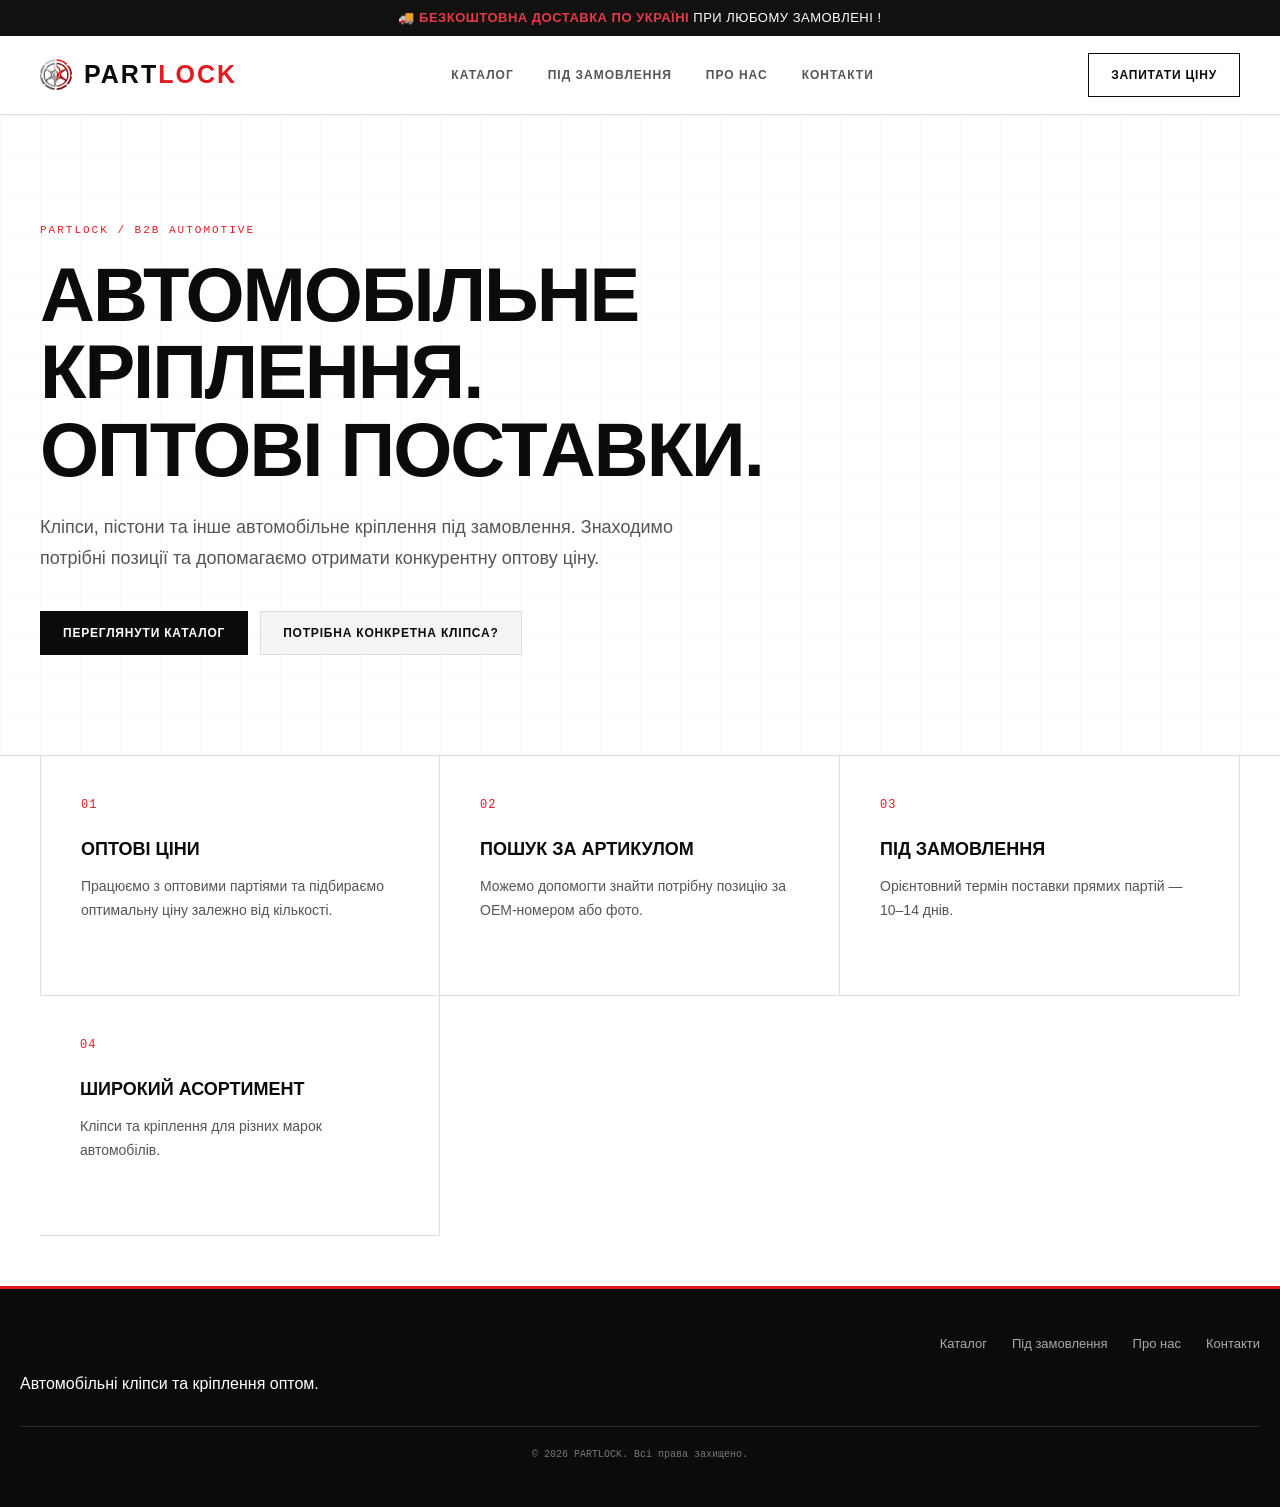
==== commit d00db0f4: "Update index.html" ====
--- a/index.html
+++ b/index.html
@@ -24,6 +24,9 @@
 </head>
 <body>
     <header class="header">
+        <div class="top-announcement-bar">
+  <span>🚚 <strong>БЕЗКОШТОВНА ДОСТАВКА ПО УКРАЇНІ</strong> при любому замовлені !</span>
+</div>
         <div class="container nav-bar">
             <a href="index.html" class="logo">
     <img src="favicon.png" alt="Partlock Logo">PART<span>LOCK</span>
--- a/css/style.css
+++ b/css/style.css
@@ -1486,6 +1486,7 @@
     .footer-links {
         justify-content: center;
     }
+   
 }
 
 /* =========================================================
@@ -1506,3 +1507,19 @@
         font-size: 32px;
     }
 }
+.top-announcement-bar {
+  background-color: #111111;
+  color: #ffffff;
+  text-align: center;
+  padding: 8px 15px;
+  font-size: 13px;
+  text-transform: uppercase;
+  letter-spacing: 0.5px;
+  width: 100%;
+}
+
+.top-announcement-bar strong {
+  color: #e63946;
+}
+
+
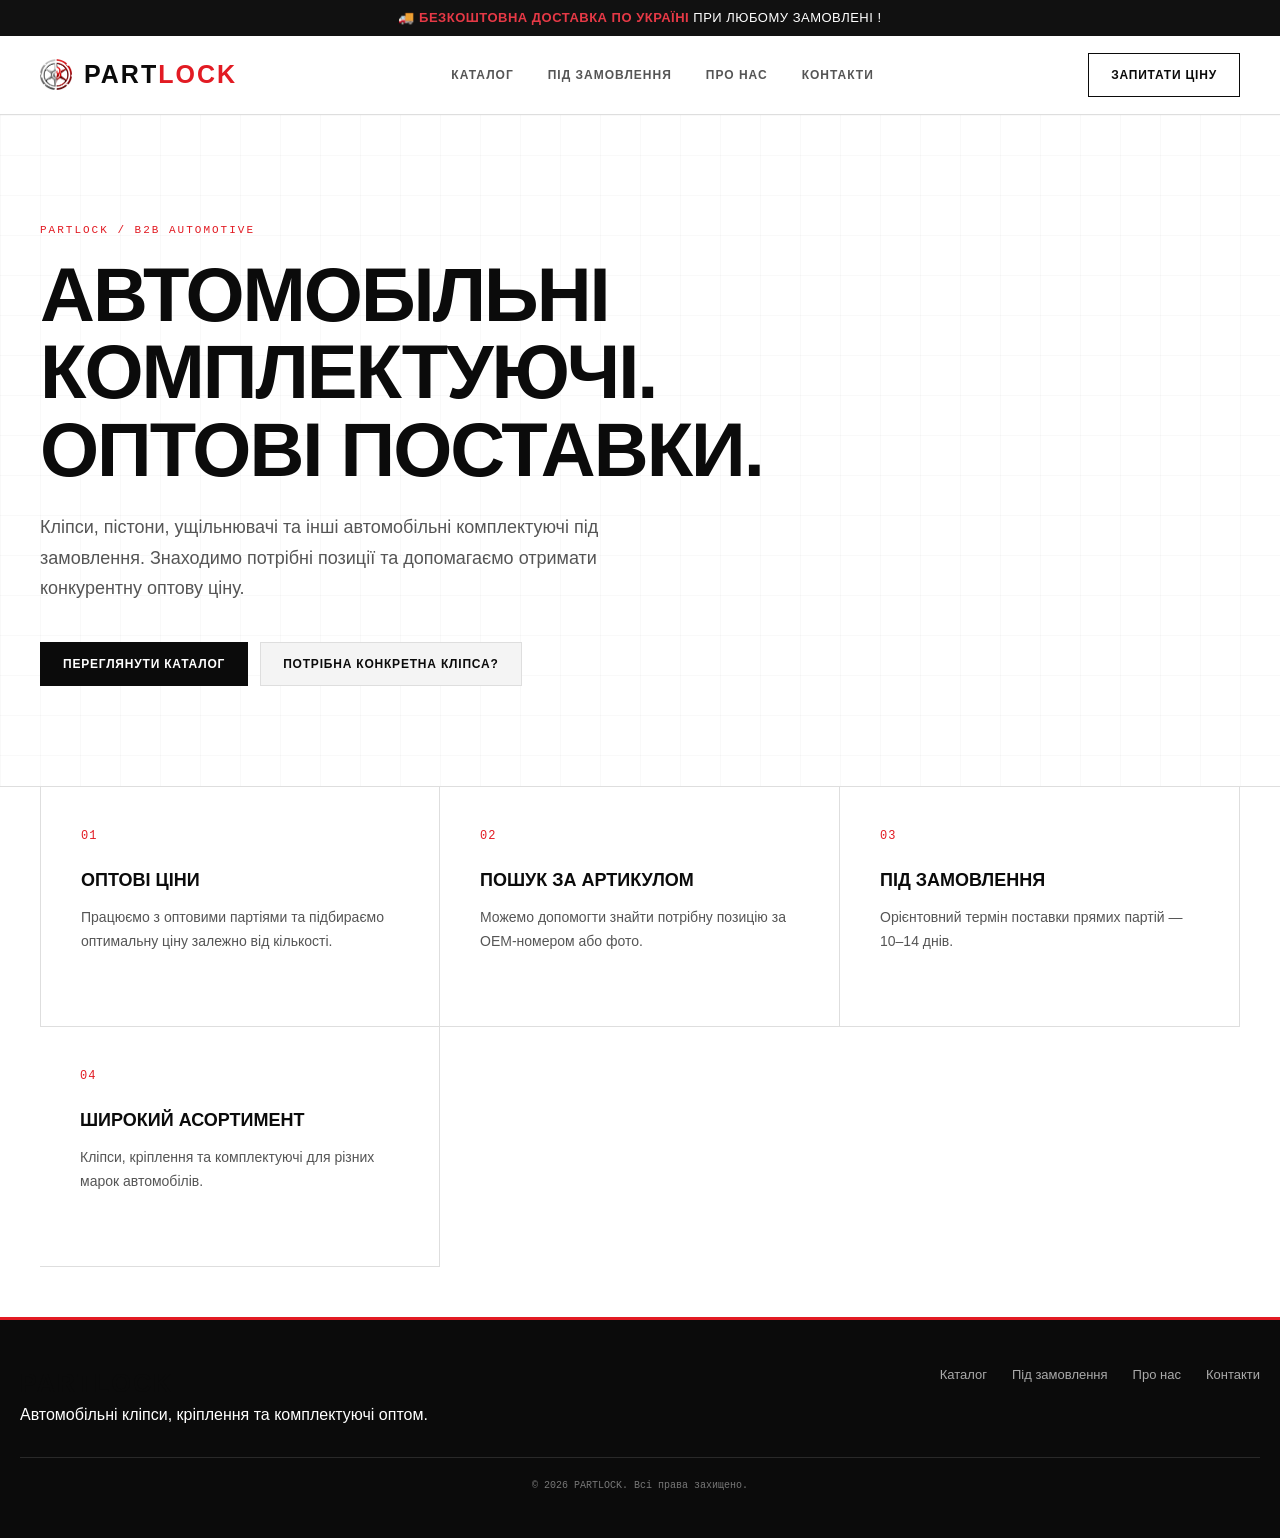
==== commit e257ee44: "Update index.html" ====
--- a/index.html
+++ b/index.html
@@ -18,7 +18,7 @@
 </script>
     <meta charset="UTF-8">
     <meta name="viewport" content="width=device-width, initial-scale=1.0">
-    <title>PARTLOCK | Оптові поставки автокріплення</title>
+    <title>PARTLOCK | Оптові поставки автомобільних комплектуючих</title>
     <link rel="icon" type="image/png" href="favicon.png">
     <link rel="stylesheet" href="css/style.css">
 </head>
@@ -43,8 +43,8 @@
 
     <section class="hero container">
         <div class="hero-content">
-            <h1>Автомобільне кріплення.<br>Оптові поставки.</h1>
-            <p>Кліпси, пістони та інше автомобільне кріплення під замовлення. Знаходимо потрібні позиції та допомагаємо отримати конкурентну оптову ціну.</p>
+            <h1>Автомобільні комплектуючі.<br>Оптові поставки.</h1>
+            <p>Кліпси, пістони, ущільнювачі та інші автомобільні комплектуючі під замовлення. Знаходимо потрібні позиції та допомагаємо отримати конкурентну оптову ціну.</p>
             <div class="hero-buttons">
                 <a href="catalog.html" class="btn btn-primary">Переглянути каталог</a>
                 <a href="custom-order.html" class="btn btn-secondary">Потрібна конкретна кліпса?</a>
@@ -71,7 +71,7 @@
         <div class="feature-card">
             <div class="feature-number">04</div>
             <h3>Широкий асортимент</h3>
-            <p>Кліпси та кріплення для різних марок автомобілів.</p>
+            <p>Кліпси, кріплення та комплектуючі для різних марок автомобілів.</p>
         </div>
     </section>
 
@@ -79,7 +79,7 @@
         <div class="footer-content">
             <div>
                 <p class="logo">PARTLOCK</p>
-                <p>Автомобільні кліпси та кріплення оптом.</p>
+                <p>Автомобільні кліпси, кріплення та комплектуючі оптом.</p>
             </div>
             <div class="footer-links">
                 <a href="catalog.html">Каталог</a>
